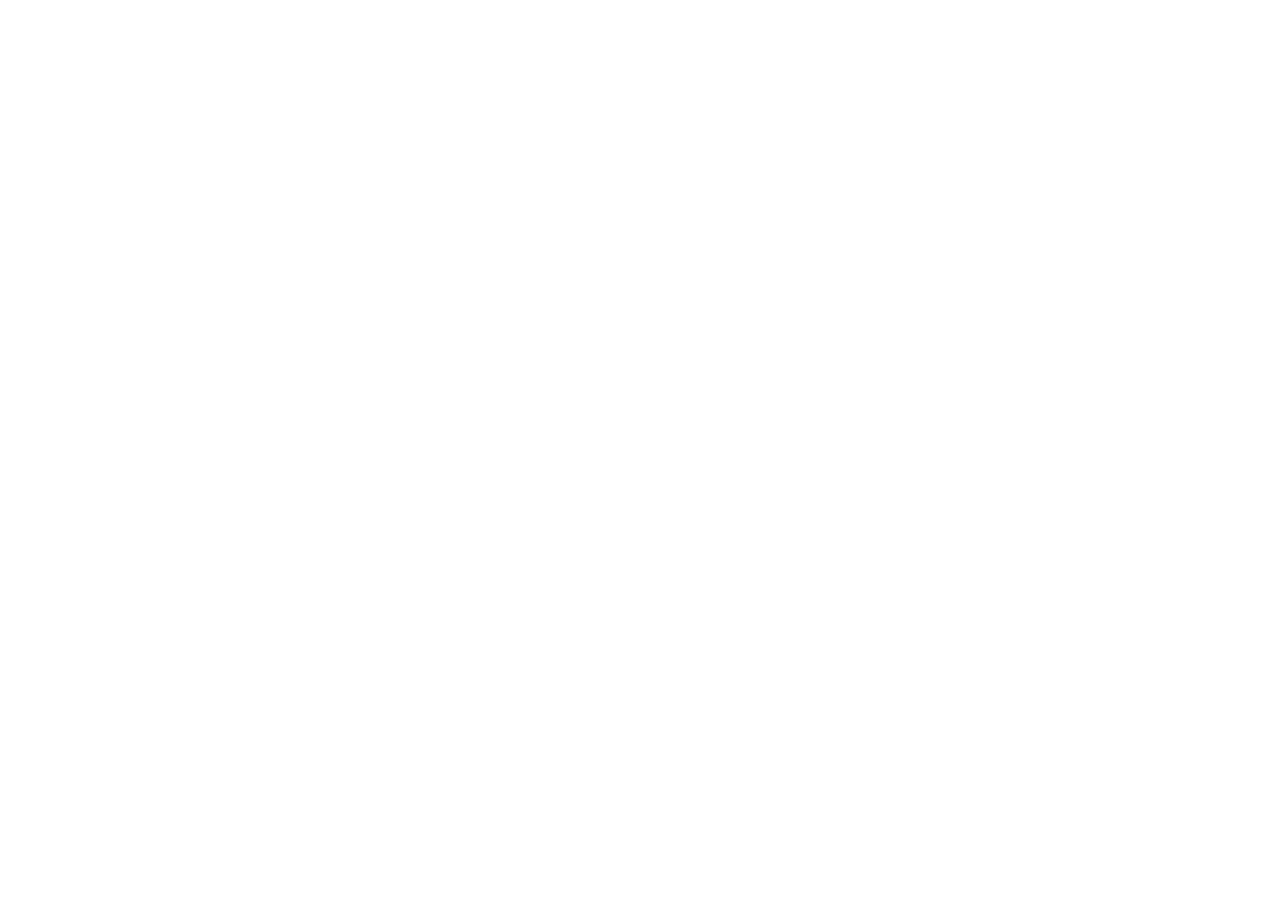
==== index.html @ 09e55b0e "first skeleton change" ====
<!DOCTYPE html>
<html lang="en">
<head>
    <meta charset="UTF-8">
    <meta http-equiv="X-UA-Compatible" content="IE=edge">
    <meta name="viewport" content="width=device-width, initial-scale=1.0">
    <link rel ="stylesheet" href="stylesheet.css"/>
    <title>Document</title>
</head>
<body>
    <img id="chessboardFrame" src="">
    <div>
        <header>
        </header>
        <main>
            <section>
            </section>
            <section>
            </section>
            <section>
            </section>
            <section>
            </section>
            <section>
            </section>
            <section>
            </section>
            <section>
            </section>
        </main>
        <footer>
        </footer>
    </div>
</body>
</html>
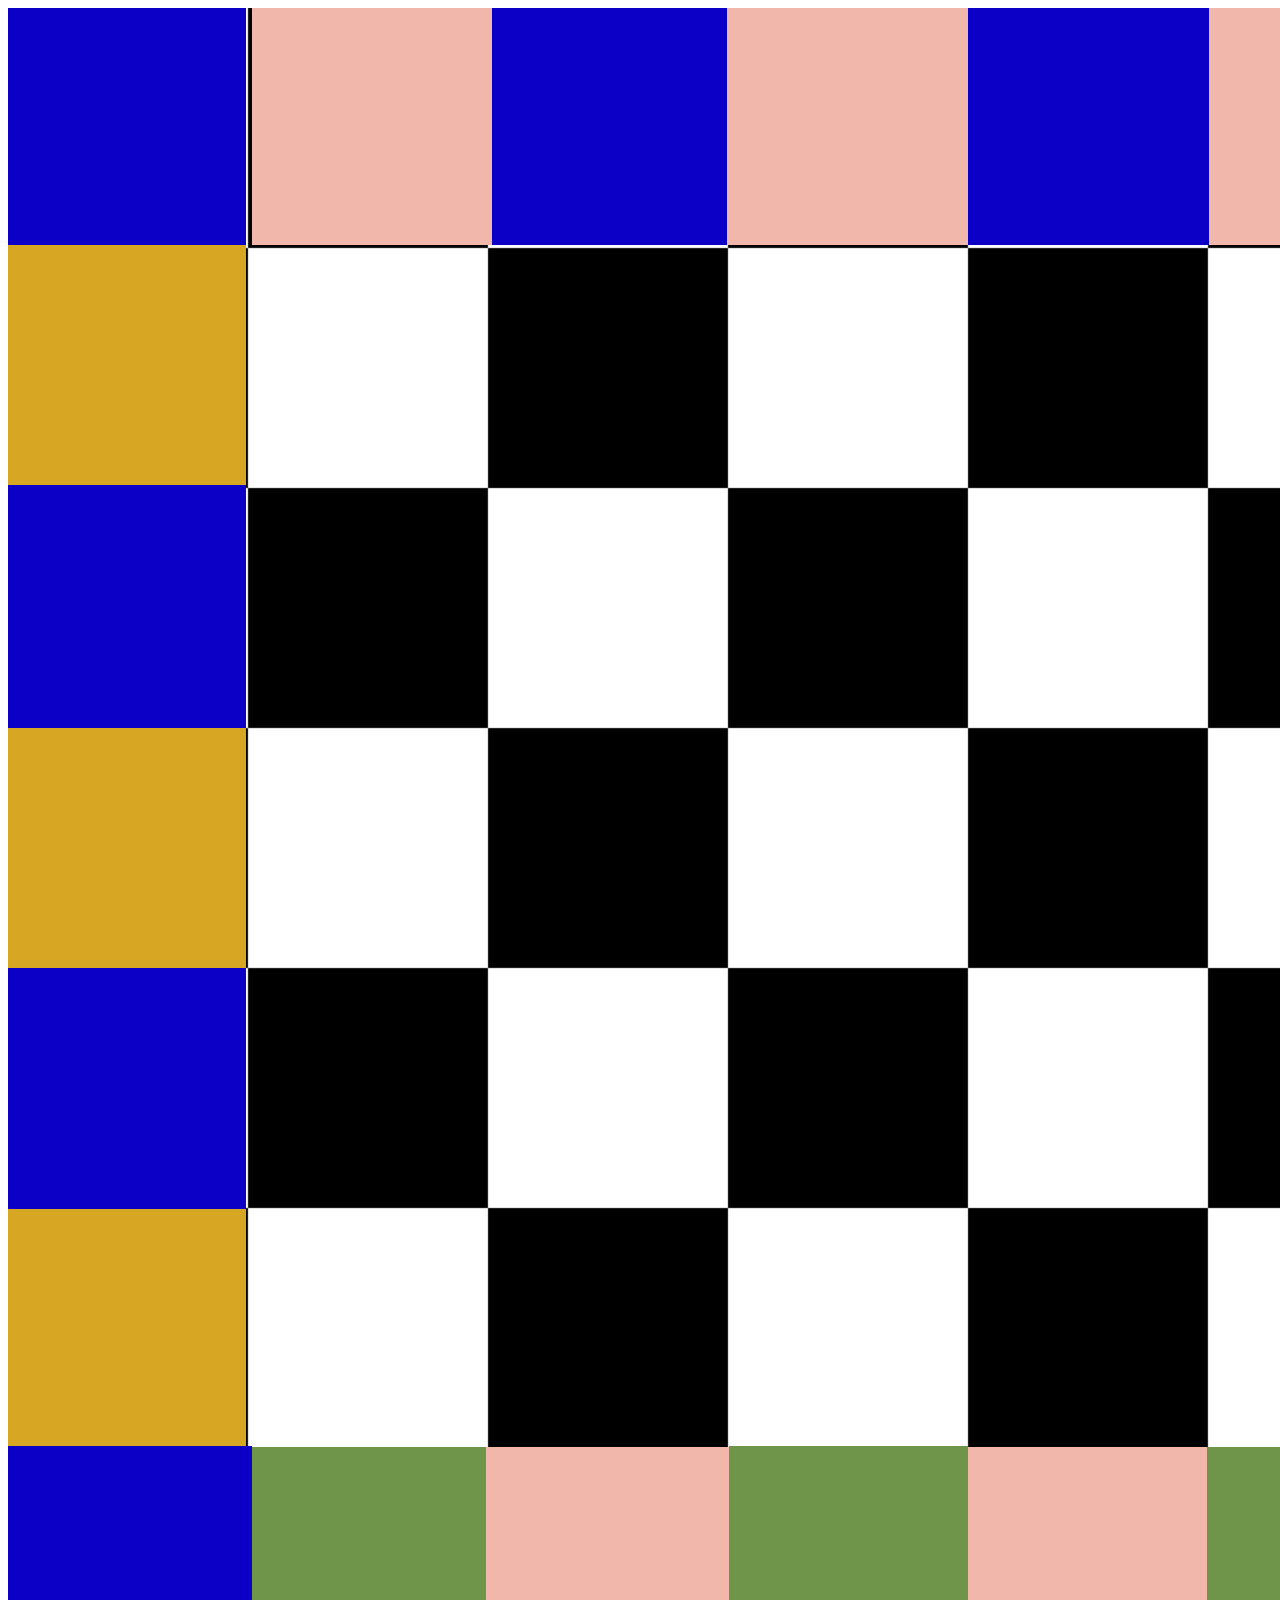
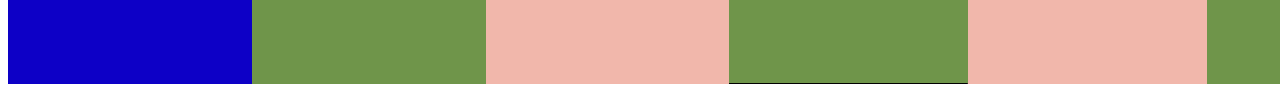
==== commit fa60ed35: "backgroundpicture" ====
--- a/index.html
+++ b/index.html
@@ -5,10 +5,10 @@
     <meta http-equiv="X-UA-Compatible" content="IE=edge">
     <meta name="viewport" content="width=device-width, initial-scale=1.0">
     <link rel ="stylesheet" href="stylesheet.css"/>
-    <title>Document</title>
+    <title>Luaka Bop</title>
 </head>
 <body>
-    <img id="chessboardFrame" src="">
+    <img id="chessboardFrame" src="images/background-picture.png">
     <div>
         <header>
         </header>
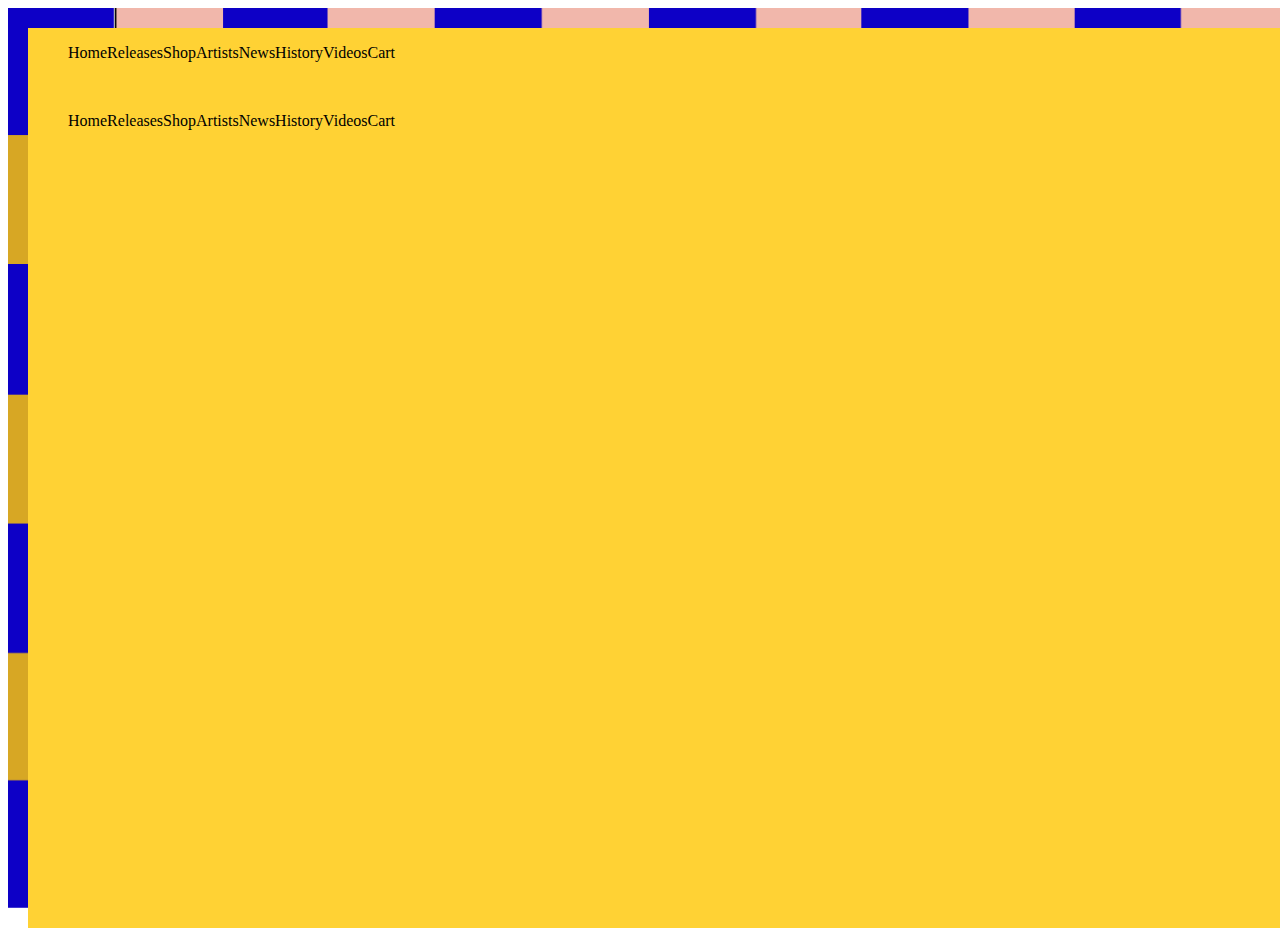
==== commit 2ba04d5d: "skeleton changes + my css" ====
--- a/index.html
+++ b/index.html
@@ -4,13 +4,28 @@
     <meta charset="UTF-8">
     <meta http-equiv="X-UA-Compatible" content="IE=edge">
     <meta name="viewport" content="width=device-width, initial-scale=1.0">
+    <link rel ="resetCSS" href="reset.css"/>
     <link rel ="stylesheet" href="stylesheet.css"/>
+    <link rel ="stylesheet" href="mora.css"/>
     <title>Luaka Bop</title>
 </head>
 <body>
     <img id="chessboardFrame" src="images/background-picture.png">
-    <div>
+    <div id="body">
+        <nav id="navbar">
+            <ul class="navbarItems">
+                <li class="navItem">Home</li>
+                <li class="navItem">Releases</li>
+                <li class="navItem">Shop</li>
+                <li class="navItem">Artists</li>
+                <li class="navItem">News</li>
+                <li class="navItem">History</li>
+                <li class="navItem">Videos</li>
+                <li class="navItem">Cart</li>
+            </ul>
+        </nav>
         <header>
+            <img id="bigHeading" src="">
         </header>
         <main>
             <section>
@@ -29,6 +44,18 @@
             </section>
         </main>
         <footer>
+            <nav id="navbar">
+                <ul class="navbarItems">
+                    <li class="navItem">Home</li>
+                    <li class="navItem">Releases</li>
+                    <li class="navItem">Shop</li>
+                    <li class="navItem">Artists</li>
+                    <li class="navItem">News</li>
+                    <li class="navItem">History</li>
+                    <li class="navItem">Videos</li>
+                    <li class="navItem">Cart</li>
+                </ul>
+            </nav>
         </footer>
     </div>
 </body>
--- a/stylesheet.css
+++ b/stylesheet.css
@@ -0,0 +1,25 @@
+#chessboardFrame {
+  position: fixed;
+  height: 100vh;
+  width: 100vw;
+}
+#body {
+  background-color: #ffd234;
+  width: 100%;
+  height: 100%;
+  margin: 20px;
+  position: absolute;
+}
+#navbar {
+  display: flex;
+  width: 100%;
+}
+
+.navbarItems {
+  display: flex;
+  justify-items: center;
+  list-style: none;
+}
+.navItem:hover {
+  -webkit-text-fill-color: transparent;
+}
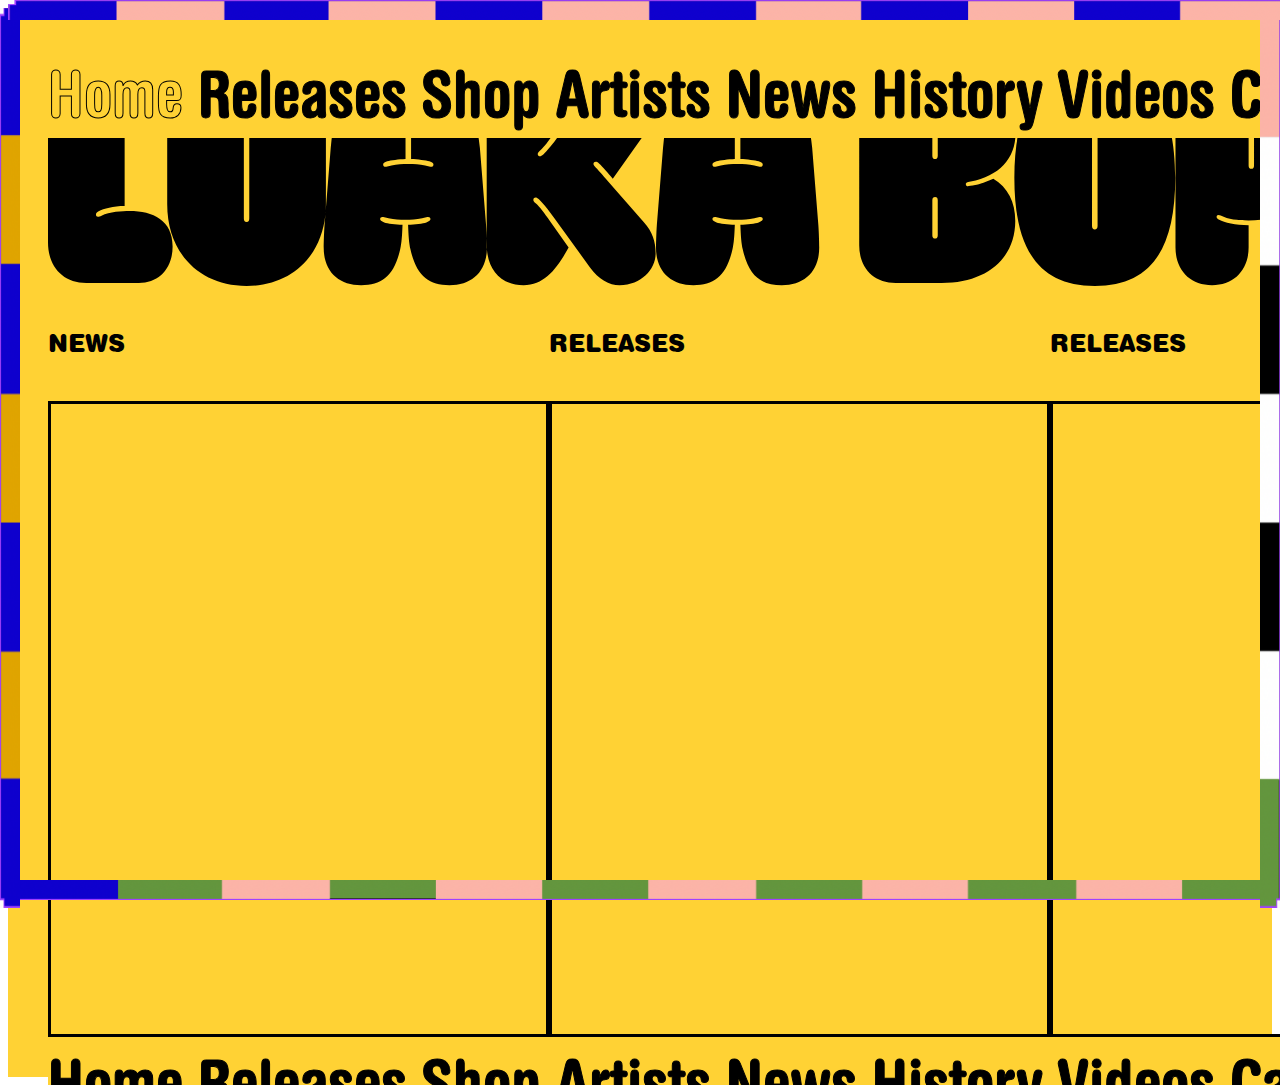
==== commit d6f9d057: "luisbranche frame header 1rtssec" ====
--- a/index.html
+++ b/index.html
@@ -10,25 +10,41 @@
     <title>Luaka Bop</title>
 </head>
 <body>
-    <img id="chessboardFrame" src="images/background-picture.png">
-    <div id="body">
+    <img id="frametop" src="images/top-frame.png">
+    <img id="framebottom" src="images/bottom-frame.png">
+    <img id="frameleft" src="images/left-frame.png">
+    <img id="frameright" src="images/right-frame.png">
+    <div id="yellowbody">
         <nav id="navbar">
             <ul class="navbarItems">
-                <li class="navItem">Home</li>
-                <li class="navItem">Releases</li>
-                <li class="navItem">Shop</li>
-                <li class="navItem">Artists</li>
-                <li class="navItem">News</li>
-                <li class="navItem">History</li>
-                <li class="navItem">Videos</li>
-                <li class="navItem">Cart</li>
+                <li><h2 class="navItem --outline">Home</h2></li>
+                <li><h2 class="navItem">Releases</h2></li>
+                <li><h2 class="navItem">Shop</h2></li>
+                <li><h2 class="navItem">Artists</h2></li>
+                <li><h2 class="navItem">News</h2></li>
+                <li><h2 class="navItem">History</h2></li>
+                <li><h2 class="navItem">Videos</h2></li>
+                <li><h2 class="navItem">Cart</h2></li>
             </ul>
         </nav>
         <header>
-            <img id="bigHeading" src="">
+            <img id="logo" src="./images/title.svg">
         </header>
         <main>
-            <section>
+            <section class="sec1">
+                <div class="sec1div1">
+                    <h5>NEWS</h5>
+                    <div class="sec1div1card">
+                    </div>
+                </div>
+                <div class="sec1div2">
+                    <h5>RELEASES</h5>
+                    <div class="sec1div1card"></div>
+                </div>
+                <div class="sec1div3">
+                    <h5>RELEASES</h5>
+                    <div class="sec1div1card"></div>
+                </div>
             </section>
             <section>
             </section>
@@ -46,14 +62,14 @@
         <footer>
             <nav id="navbar">
                 <ul class="navbarItems">
-                    <li class="navItem">Home</li>
-                    <li class="navItem">Releases</li>
-                    <li class="navItem">Shop</li>
-                    <li class="navItem">Artists</li>
-                    <li class="navItem">News</li>
-                    <li class="navItem">History</li>
-                    <li class="navItem">Videos</li>
-                    <li class="navItem">Cart</li>
+                    <li><h2 class="navItem onlyOutline">Home</h2></li>
+                    <li><h2 class="navItem">Releases</h2></li>
+                    <li><h2 class="navItem">Shop</h2></li>
+                    <li><h2 class="navItem">Artists</h2></li>
+                    <li><h2 class="navItem">News</h2></li>
+                    <li><h2 class="navItem">History</h2></li>
+                    <li><h2 class="navItem">Videos</h2></li>
+                    <li><h2 class="navItem">Cart</h2></li>
                 </ul>
             </nav>
         </footer>
--- a/stylesheet.css
+++ b/stylesheet.css
@@ -1,25 +1,92 @@
-#chessboardFrame {
+body {
+}
+#frametop {
   position: fixed;
-  height: 100vh;
+  top: 0;
+  height: 20px;
+  z-index: 11;
   width: 100vw;
 }
-#body {
+#framebottom {
+  position: fixed;
+  bottom: 0;
+  z-index: 9;
+  height: 20px;
+  width: 100vw;
+}
+#frameleft {
+  position: fixed;
+  z-index: 9;
+  left: 0;
+  width: 20px;
+  height: 100vh;
+}
+
+#frameright {
+  position: fixed;
+  width: 20px;
+  height: 100vh;
+  right: 0;
+  z-index: 9;
+}
+
+#yellowbody {
   background-color: #ffd234;
-  width: 100%;
-  height: 100%;
-  margin: 20px;
-  position: absolute;
+  padding: 40px;
 }
 #navbar {
   display: flex;
   width: 100%;
+  position: sticky;
+  height: 10vh;
+ position: fixed;
+ background-color: #ffd234;
 }
 
 .navbarItems {
   display: flex;
-  justify-items: center;
+  justify-content: space-between;
   list-style: none;
+  padding:0;
+  width: 100%;
+}
+.navItem {
+  display: inline-block;
+  padding: 0;
+  margin: 0;
 }
 .navItem:hover {
-  -webkit-text-fill-color: transparent;
+  color: transparent;
+  transition: color 0.5s ease-in-out, -webkit-text-stroke 0.5s ease-in-out;
 }
+header {
+  width: 100%;
+  padding-top: 20px;
+}
+
+.logo {
+  max-width: 100%;
+  height: auto;
+  display: block;
+}
+
+.sec1 {
+  display: grid;
+  grid-template-columns: 1fr 1fr 1fr;
+}
+.sec1div1 {
+  grid-column: 1/2;
+}
+.sec1div2 {
+  grid-column: 2/3;
+}
+.sec1div3 {
+  grid-column: 3/4;
+}
+
+.sec1div1card {
+  border-style: solid;
+  height: 70vh;
+  width: 55vh;
+  b
+}--- a/mora.css
+++ b/mora.css
@@ -0,0 +1,114 @@
+/* ==================================
+ * FONTS
+ * ================================== */
+@font-face {
+  font-family: "Helvetica Rounded LT Std Blk"; /*font name*/
+  src: url("fonts/HelveticaRoundedLTStd-Black.otf"); /*URL to font*/
+}
+@font-face {
+  font-family: "Helvetica Rounded LT Std BdCn"; /*font name*/
+  src: url("fonts/HelveticaRoundedLTStd-BdCn.otf"); /*URL to font*/
+}
+@font-face {
+  font-family: "Helvetica Rounded LT Roman"; /*font name*/
+  src: url("fonts/Helvetica\ Textbook\ LT\ Roman.ttf"); /*URL to font*/
+}
+/* ==================================
+ * VARIABLES
+ * ================================== */
+:root {
+  /* font-families */
+  --font-family-black: "Helvetica Rounded LT Std Blk";
+  --font-family-condensed: "Helvetica Rounded LT Std BdCn";
+  --font-family-roman: "Helvetica Rounded LT Roman";
+  /* font-szes */
+  --font-size-xlarge: clamp(32px, 5vw, 64px);
+  --font-size-large: clamp(32px, 3.75vw, 64px);
+  --font-size-standard: clamp(20px, 5vw, 24px);
+  --font-size-small: clamp(16px, 5vw, 24px);
+  /* colors */
+  --color-text: #000;
+  --color-bg: #ffd234;
+}
+/* ==================================
+ * FONT DEFINING SELECTORS
+ * ================================== */
+
+/* s2 heading and text
+ * s3 navigation items
+ * s4 header
+ * s5 header */
+h2 {
+  font-family: var(--font-family-condensed);
+  font-size: var(--font-size-xlarge);
+  color: var(--color-text);
+  -webkit-text-stroke: 1px var(--color-text);
+  transition: color 0.5s ease-in-out, -webkit-text-stroke 0.5s ease-in-out;
+}
+/* s3 card text
+ * s4 artist names */
+h3 {
+  font-family: var(--font-family-black);
+  font-size: var(--font-size-large);
+  color: var(--color-text);
+  -webkit-text-stroke: 1px var(--color-text);
+  transition: color 0.5s ease-in-out, -webkit-text-stroke 0.5s ease-in-out;
+}
+/* s1 card date
+ * s3 card date
+ * s5 title
+ * footer */
+h4 {
+  font-family: var(--font-family-condensed);
+  font-size: var(--font-size-small);
+  color: var(--color-text);
+  -webkit-text-stroke: 1px var(--color-text);
+  transition: color 0.5s ease-in-out, -webkit-text-stroke 0.5s ease-in-out;
+}
+/* s1 card heading
+ * s5 price */
+h5 {
+  font-family: var(--font-family-black);
+  font-size: var(--font-size-small);
+  color: var(--color-text);
+}
+/* s1 card text */
+.card-text {
+  font-family: var(--font-family-roman);
+  font-size: var(--font-size-standard);
+  color: var(--color-text);
+}
+/* ==================================
+ * text modifier classes
+ * ================================== */
+/* nav-bar cart amount of items, used with h4 */
+.--text-colored {
+  color: var(--color-bg);
+}
+/* this one is used everywhere where we want the text to turn to just outline on hover */
+.--hover-outline:hover {
+  color: transparent;
+  transition: color 0.5s ease-in-out, -webkit-text-stroke 0.5s ease-in-out;
+}
+/* this one is for text that is by default just the outline*/
+.--outline {
+  color: var(--color-bg);
+  -webkit-text-stroke: 1px var(--color-text);
+  transition: color 0.5s ease-in-out, -webkit-text-stroke 0.5s ease-in-out;
+}
+/* this is to make that text black again on hover*/
+.--outline:hover {
+  color: var(--color-text);
+  transition: color 0.5s ease-in-out, -webkit-text-stroke 0.5s ease-in-out;
+}
+/* ==================================
+ * SECTIONS
+ * ================================== */
+/* footer */
+footer {
+  background-color: var(--color-bg);
+  display: flex;
+}
+.footer-div {
+  width: 50%;
+}
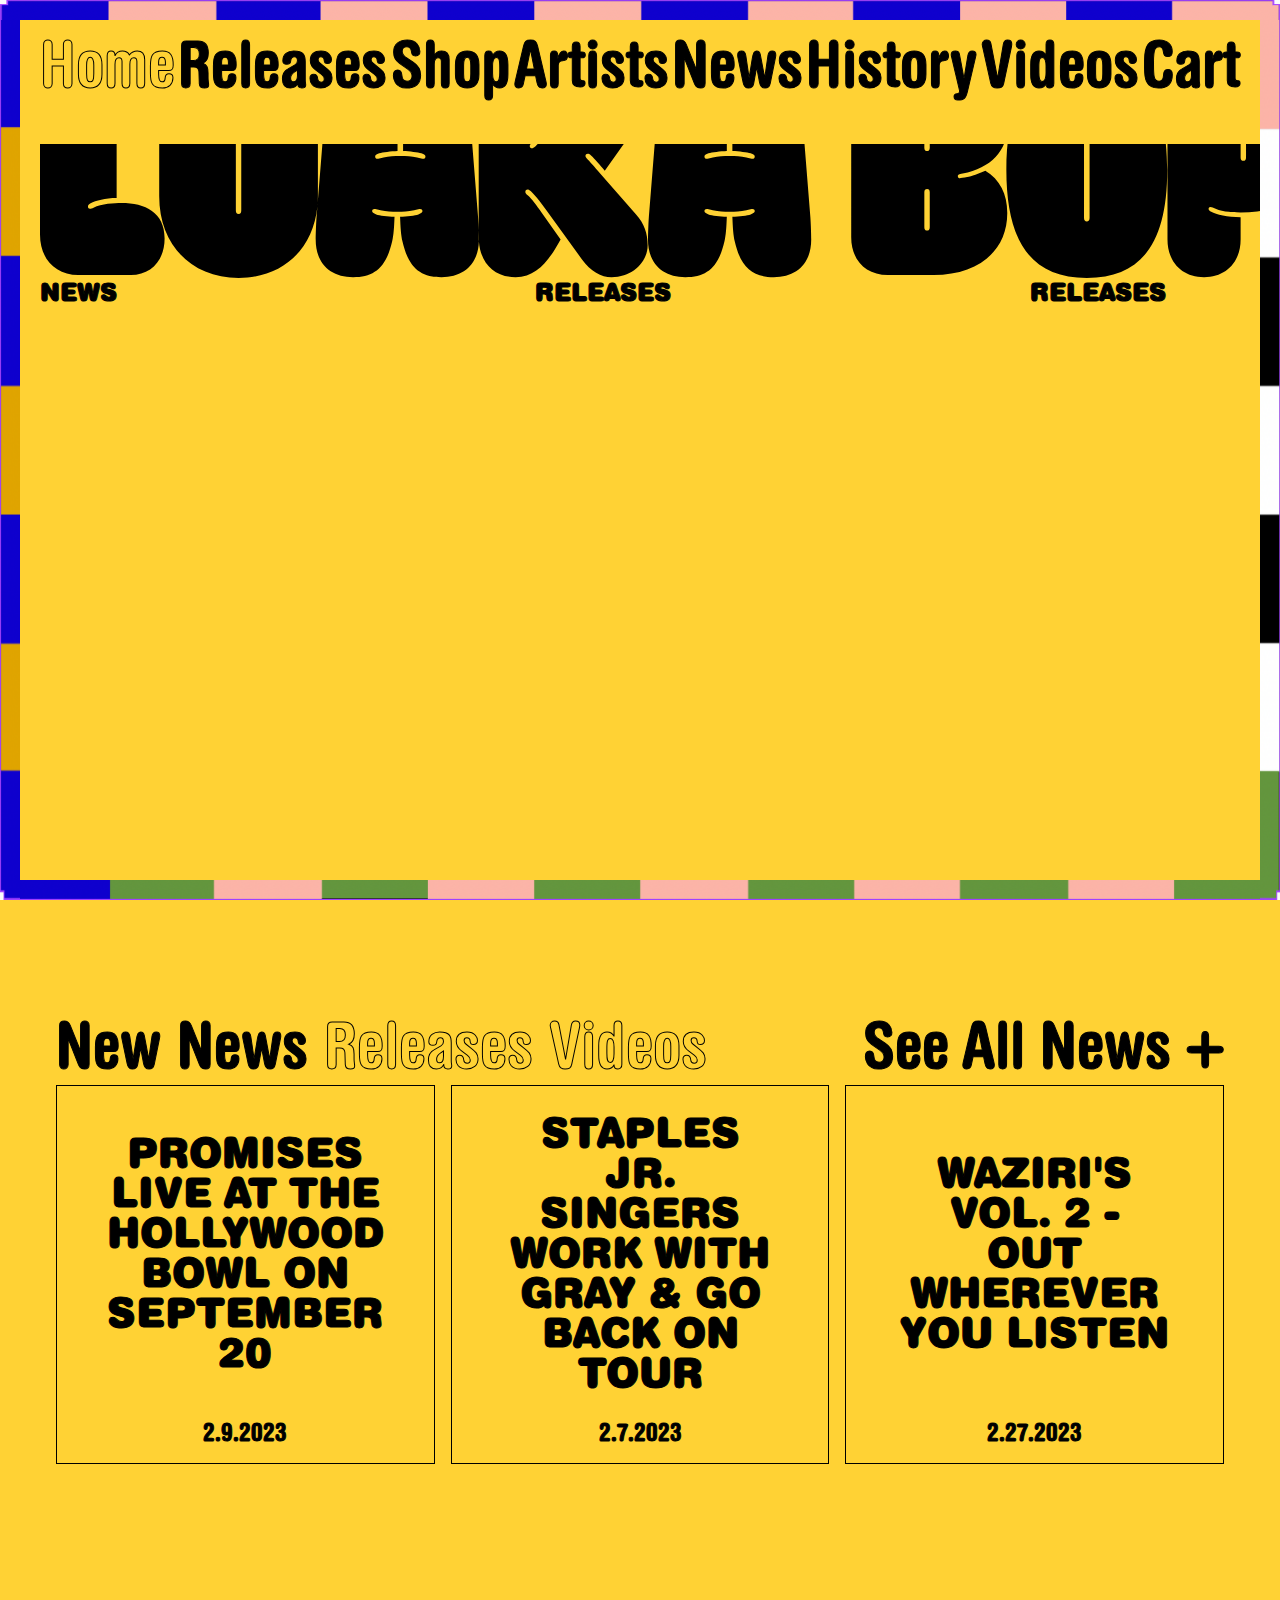
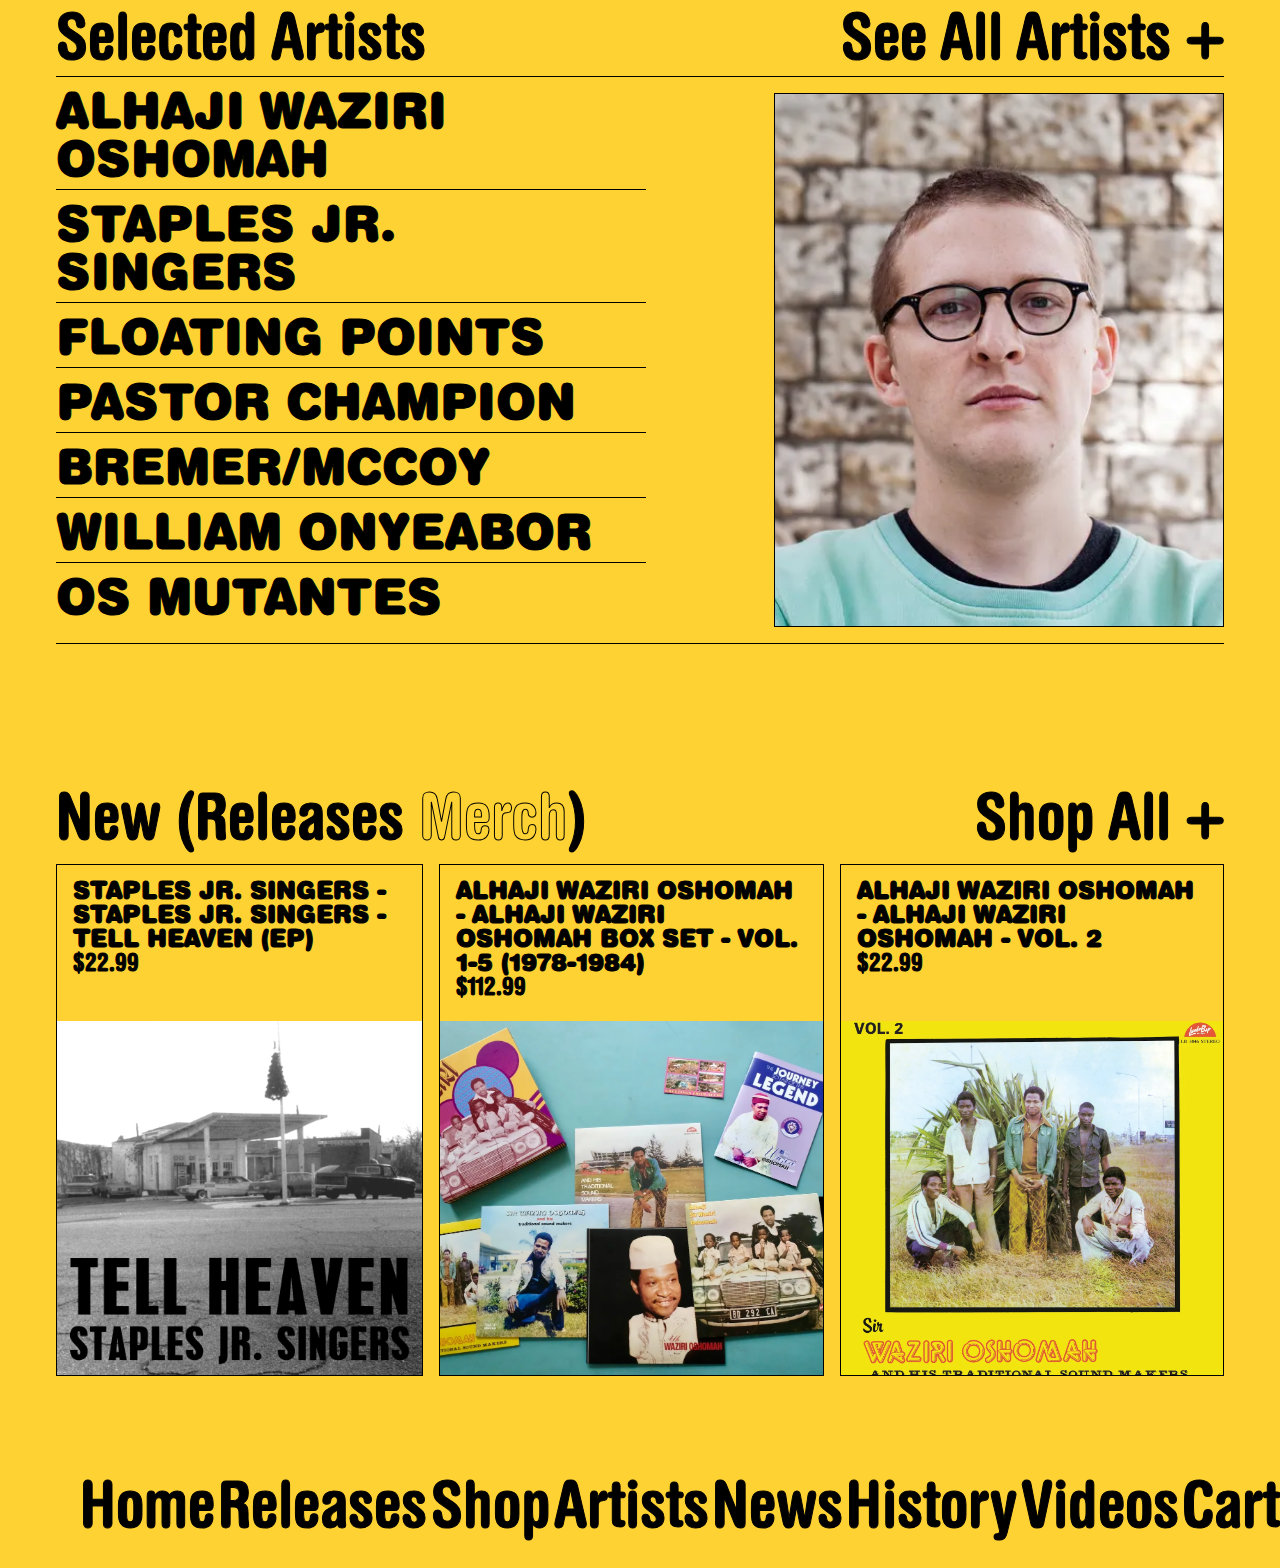
==== commit 76f8bdc1: "combined the index.html pages :q" ====
--- a/index.html
+++ b/index.html
@@ -1,78 +1,189 @@
 <!DOCTYPE html>
 <html lang="en">
-<head>
-    <meta charset="UTF-8">
-    <meta http-equiv="X-UA-Compatible" content="IE=edge">
-    <meta name="viewport" content="width=device-width, initial-scale=1.0">
-    <link rel ="resetCSS" href="reset.css"/>
-    <link rel ="stylesheet" href="stylesheet.css"/>
-    <link rel ="stylesheet" href="mora.css"/>
-    <title>Luaka Bop</title>
-</head>
-<body>
-    <img id="frametop" src="images/top-frame.png">
-    <img id="framebottom" src="images/bottom-frame.png">
-    <img id="frameleft" src="images/left-frame.png">
-    <img id="frameright" src="images/right-frame.png">
-    <div id="yellowbody">
-        <nav id="navbar">
-            <ul class="navbarItems">
-                <li><h2 class="navItem --outline">Home</h2></li>
-                <li><h2 class="navItem">Releases</h2></li>
-                <li><h2 class="navItem">Shop</h2></li>
-                <li><h2 class="navItem">Artists</h2></li>
-                <li><h2 class="navItem">News</h2></li>
-                <li><h2 class="navItem">History</h2></li>
-                <li><h2 class="navItem">Videos</h2></li>
-                <li><h2 class="navItem">Cart</h2></li>
-            </ul>
-        </nav>
-        <header>
-            <img id="logo" src="./images/title.svg">
-        </header>
-        <main>
-            <section class="sec1">
-                <div class="sec1div1">
-                    <h5>NEWS</h5>
-                    <div class="sec1div1card">
-                    </div>
-                </div>
-                <div class="sec1div2">
-                    <h5>RELEASES</h5>
-                    <div class="sec1div1card"></div>
-                </div>
-                <div class="sec1div3">
-                    <h5>RELEASES</h5>
-                    <div class="sec1div1card"></div>
-                </div>
-            </section>
-            <section>
-            </section>
-            <section>
-            </section>
-            <section>
-            </section>
-            <section>
-            </section>
-            <section>
-            </section>
-            <section>
-            </section>
-        </main>
-        <footer>
-            <nav id="navbar">
-                <ul class="navbarItems">
-                    <li><h2 class="navItem onlyOutline">Home</h2></li>
-                    <li><h2 class="navItem">Releases</h2></li>
-                    <li><h2 class="navItem">Shop</h2></li>
-                    <li><h2 class="navItem">Artists</h2></li>
-                    <li><h2 class="navItem">News</h2></li>
-                    <li><h2 class="navItem">History</h2></li>
-                    <li><h2 class="navItem">Videos</h2></li>
-                    <li><h2 class="navItem">Cart</h2></li>
-                </ul>
-            </nav>
-        </footer>
-    </div>
-</body>
-</html>+	<head>
+		<meta charset="UTF-8" />
+		<meta http-equiv="X-UA-Compatible" content="IE=edge" />
+		<meta name="viewport" content="width=device-width, initial-scale=1.0" />
+		<link rel="stylesheet" href="reset.css" />
+		<link rel="stylesheet" href="stylesheet.css" />
+		<link rel="stylesheet" href="mora.css" />
+		<title>Luaka Bop</title>
+	</head>
+	<body>
+		<img id="frametop" src="images/top-frame.png" />
+		<img id="framebottom" src="images/bottom-frame.png" />
+		<img id="frameleft" src="images/left-frame.png" />
+		<img id="frameright" src="images/right-frame.png" />
+		<nav id="navbar">
+			<ul class="navbarItems">
+				<li><h2 class="navItem --outline">Home</h2></li>
+				<li><h2 class="navItem">Releases</h2></li>
+				<li><h2 class="navItem">Shop</h2></li>
+				<li><h2 class="navItem">Artists</h2></li>
+				<li><h2 class="navItem">News</h2></li>
+				<li><h2 class="navItem">History</h2></li>
+				<li><h2 class="navItem">Videos</h2></li>
+				<li><h2 class="navItem">Cart</h2></li>
+			</ul>
+		</nav>
+		<div id="yellowbody">
+			<header>
+				<img id="logo" src="./images/title.svg" />
+			</header>
+			<main>
+				<section class="sec1">
+					<div class="sec1div1">
+						<h5>NEWS</h5>
+						<div class="sec1div1card"></div>
+					</div>
+					<div class="sec1div2">
+						<h5>RELEASES</h5>
+						<div class="sec1div1card"></div>
+					</div>
+					<div class="sec1div3">
+						<h5>RELEASES</h5>
+						<div class="sec1div1card"></div>
+					</div>
+				</section>
+				<!-------------------- MORAS SECTION 3  ----------------------->
+				<section class="section">
+					<header class="section__header">
+						<div class="s3__navbar">
+							<h2>New</h2>
+							<h2><a href="#">News</a></h2>
+							<h2 class="--outline"><a href="#">Releases</a></h2>
+							<h2 class="--outline"><a href="#">Videos</a></h2>
+						</div>
+						<h2 class="--hover-outline"><a href="#">See All News +</a></h2>
+					</header>
+					<main class="s3__cards-container">
+						<div class="s3__card">
+							<h3 class="s3__card-title">
+								Promises Live at the Hollywood Bowl on September 20
+							</h3>
+							<h4>2.9.2023</h4>
+						</div>
+						<div class="s3__card">
+							<h3 class="s3__card-title">
+								Staples Jr. Singers Work with GRAY & Go Back on Tour
+							</h3>
+							<h4>2.7.2023</h4>
+						</div>
+						<div class="s3__card">
+							<h3 class="s3__card-title">
+								Waziri's Vol. 2 - Out Wherever You Listen
+							</h3>
+							<h4>2.27.2023</h4>
+						</div>
+					</main>
+				</section>
+				<!-------------------- MORAS SECTION 4  ----------------------->
+				<section class="section">
+					<header class="section__header">
+						<h2>Selected Artists</h2>
+						<h2 class="--hover-outline"><a href="#">See All Artists +</a></h2>
+					</header>
+					<main class="s4__artists">
+						<div class="s4__artist-names">
+							<h3 class="--hover-outline --s4__artist-name">
+								<a href="#">ALHAJI WAZIRI OSHOMAH</a>
+							</h3>
+							<h3 class="--hover-outline --s4__artist-name">
+								<a href="#">STAPLES JR. SINGERS</a>
+							</h3>
+							<h3 class="--hover-outline --s4__artist-name">
+								<a href="#">FLOATING POINTS</a>
+							</h3>
+							<h3 class="--hover-outline --s4__artist-name">
+								<a href="#">PASTOR CHAMPION</a>
+							</h3>
+							<h3 class="--hover-outline --s4__artist-name">
+								<a href="#">BREMER/MCCOY</a>
+							</h3>
+							<h3 class="--hover-outline --s4__artist-name">
+								<a href="#">WILLIAM ONYEABOR</a>
+							</h3>
+							<h3 class="--hover-outline"><a href="#">OS MUTANTES</a></h3>
+						</div>
+						<div class="s4__artist-images"></div>
+					</main>
+				</section>
+				<!-------------------- MORAS SECTION 5  ----------------------->
+				<section class="section">
+					<header class="section__header">
+						<h2>
+							New (<a href="#">Releases</a>
+							<a class="--outline" href="#">Merch</a>)
+						</h2>
+						<h2><a class="--hover-outline" href="#">Shop All +</a></h2>
+					</header>
+					<main class="s5__cards-container">
+						<a href="#" class="s5__card">
+							<div class="s5__card-header">
+								<h5>
+									Staples Jr. Singers - Staples Jr. Singers -Tell Heaven (EP)
+								</h5>
+								<h4>$22.99</h4>
+								<h5>&nbsp;</h5>
+							</div>
+							<div class="s5__card-image --s5__img1"></div>
+						</a>
+						<a href="#" class="s5__card">
+							<div class="s5__card-header">
+								<h5>
+									Alhaji Waziri Oshomah - Alhaji Waziri Oshomah Box Set - Vol.
+									1-5 (1978-1984)
+								</h5>
+								<h4>$112.99</h4>
+							</div>
+							<div class="s5__card-image --s5__img2"></div>
+						</a>
+						<a href="#" class="s5__card">
+							<div class="s5__card-header">
+								<h5>Alhaji Waziri Oshomah - Alhaji Waziri Oshomah - Vol. 2</h5>
+								<h4>$22.99</h4>
+								<h5>&nbsp;</h5>
+							</div>
+							<div class="s5__card-image --s5__img3"></div>
+						</a>
+					</main>
+				</section>
+			</main>
+			<footer>
+				<nav id="navbar">
+					<ul class="navbarItems">
+						<li><h2 class="navItem onlyOutline">Home</h2></li>
+						<li><h2 class="navItem">Releases</h2></li>
+						<li><h2 class="navItem">Shop</h2></li>
+						<li><h2 class="navItem">Artists</h2></li>
+						<li><h2 class="navItem">News</h2></li>
+						<li><h2 class="navItem">History</h2></li>
+						<li><h2 class="navItem">Videos</h2></li>
+						<li><h2 class="navItem">Cart</h2></li>
+					</ul>
+				</nav>
+			</footer>
+			<!-------------------- MORAS FOOTER  ----------------------->
+			<div class="footer">
+				<div class="footer-div">
+					<h4 class="--hover-outline">
+						<a href="#">SIGN UP FOR OUR EMAIL LIST +</a>
+					</h4>
+					<h4>
+						COPYRIGHT ©2023 LUAKA BOP
+						<a class="--outline" href="#">SITE CREDIT</a>
+					</h4>
+				</div>
+				<div class="footer-div --flex-align-right">
+					<h4 class="--hover-outline">CONTACT US</h4>
+					<h4 class="--align-text-right">
+						<a href="#" class="--hover-outline">FACEBOOK</a>
+						<a href="#" class="--hover-outline">TWITTER</a>
+						<a href="#" class="--hover-outline">INSTAGRAM</a>
+						<a href="#" class="--hover-outline">YOUTUBE</a>
+					</h4>
+				</div>
+			</div>
+		</div>
+	</body>
+</html>
--- a/stylesheet.css
+++ b/stylesheet.css
@@ -1,5 +1,3 @@
-body {
-}
 #frametop {
   position: fixed;
   top: 0;
@@ -35,25 +33,20 @@
   padding: 40px;
 }
 #navbar {
-  display: flex;
   width: 100%;
-  position: sticky;
-  height: 10vh;
  position: fixed;
  background-color: #ffd234;
+ padding: 40px;
 }
 
 .navbarItems {
   display: flex;
-  justify-content: space-between;
-  list-style: none;
-  padding:0;
-  width: 100%;
+  list-style: none;  
+ justify-content: space-between;
+ width: 100%;
 }
 .navItem {
-  display: inline-block;
-  padding: 0;
-  margin: 0;
+
 }
 .navItem:hover {
   color: transparent;
@@ -88,5 +81,4 @@
   border-style: solid;
   height: 70vh;
   width: 55vh;
-  b
 }--- a/mora.css
+++ b/mora.css
@@ -34,16 +34,17 @@
  * FONT DEFINING SELECTORS
  * ================================== */
 
-/* s2 heading and text
+/* header navbar items
+ * s2 heading and text
  * s3 navigation items
- * s4 header
- * s5 header */
-h2 {
-  font-family: var(--font-family-condensed);
-  font-size: var(--font-size-xlarge);
-  color: var(--color-text);
-  -webkit-text-stroke: 1px var(--color-text);
-  transition: color 0.5s ease-in-out, -webkit-text-stroke 0.5s ease-in-out;
+ * s4 heading
+ * s5 heading */
+h2{
+    font-family: var(--font-family-condensed);
+    font-size: var(--font-size-xlarge);
+    color: var(--color-text);
+    -webkit-text-stroke: 1px var(--color-text);
+    transition: color .5s ease-in-out,-webkit-text-stroke .5s ease-in-out;
 }
 /* s3 card text
  * s4 artist names */
@@ -56,7 +57,7 @@
 }
 /* s1 card date
  * s3 card date
- * s5 title
+ * s5 price 
  * footer */
 h4 {
   font-family: var(--font-family-condensed);
@@ -66,11 +67,12 @@
   transition: color 0.5s ease-in-out, -webkit-text-stroke 0.5s ease-in-out;
 }
 /* s1 card heading
- * s5 price */
-h5 {
-  font-family: var(--font-family-black);
-  font-size: var(--font-size-small);
-  color: var(--color-text);
+ * s5 title */
+h5{
+    font-family: var(--font-family-black);
+    font-size: var(--font-size-small);
+    color: var(--color-text);
+    -webkit-text-stroke: 1px var(--color-text);
 }
 /* s1 card text */
 .card-text {
@@ -79,36 +81,173 @@
   color: var(--color-text);
 }
 /* ==================================
- * text modifier classes
- * ================================== */
-/* nav-bar cart amount of items, used with h4 */
-.--text-colored {
-  color: var(--color-bg);
-}
+ * font modifier classes
+ * ================================== */
 /* this one is used everywhere where we want the text to turn to just outline on hover */
-.--hover-outline:hover {
-  color: transparent;
-  transition: color 0.5s ease-in-out, -webkit-text-stroke 0.5s ease-in-out;
-}
-/* this one is for text that is by default just the outline*/
-.--outline {
-  color: var(--color-bg);
-  -webkit-text-stroke: 1px var(--color-text);
-  transition: color 0.5s ease-in-out, -webkit-text-stroke 0.5s ease-in-out;
+.--hover-outline:hover{
+    color: var(--color-bg);
+    transition: color .5s ease-in-out,-webkit-text-stroke .5s ease-in-out;
+}
+/* this one is for text that is by default just yellow with outline
+ * for home, amount in the cart
+ */
+.--outline{
+    color: var(--color-bg);
+    -webkit-text-stroke: 1px var(--color-text);
+    transition: color .5s ease-in-out,-webkit-text-stroke .5s ease-in-out;
 }
 /* this is to make that text black again on hover*/
-.--outline:hover {
-  color: var(--color-text);
-  transition: color 0.5s ease-in-out, -webkit-text-stroke 0.5s ease-in-out;
-}
+.--outline:hover{
+    color:var(--color-text);
+    transition: color .5s ease-in-out,-webkit-text-stroke .5s ease-in-out;
+}
+/* ==================================
+ * makes all text black background with yellow letters on selection
+ * ================================== */
+::-moz-selection { /* Code for Firefox */
+    color: var(--color-bg);
+    background-color: var(--color-text);
+  } 
+::selection {
+    color: var(--color-bg);
+    background-color: var(--color-text);
+  }
 /* ==================================
  * SECTIONS
  * ================================== */
-/* footer */
-footer {
-  background-color: var(--color-bg);
-  display: flex;
-}
-.footer-div {
-  width: 50%;
-}
+/* ==================================
+ * section 3
+ * ================================== */
+ .s3__navbar{
+    display: flex;
+    flex-direction: row;
+    gap: 16px;
+ }
+ .s3__cards-container{
+    display: flex;
+    flex-direction: row;
+    gap: 16px;
+ }
+ .s3__card{
+    border: solid 1px var(--color-text);
+    display: flex;
+    flex-direction: column;
+    gap: 8px;
+    align-items: center;
+    padding: 16px;
+    flex:1;
+    aspect-ratio: 1/1;
+    transition: color .5s ease-in-out,-webkit-text-stroke .5s ease-in-out;
+ }
+ .s3__card-title{
+    font-size: 40px;
+    margin: auto;
+    width:80%;
+    text-align: center;
+    text-transform: uppercase;
+ }
+ .s3__card:hover *{
+    color:#FFF;
+    transition: color .5s ease-in-out,-webkit-text-stroke .5s ease-in-out;
+    -webkit-text-stroke: 1px #FFF;
+ }
+/* ==================================
+ * section 4
+ * ================================== */
+ .s4__artists{
+    display: flex;
+    flex-direction: row;
+    border-top: solid 1px var(--color-text);
+    border-bottom: solid 1px var(--color-text);
+    padding: 16px 0;
+    gap: 128px;
+ }
+ .s4__artist-names{
+    flex-grow:1;
+ }
+ .s4__artist-images{
+    background-image: url(images/section4/s4_img_1.webp);
+    background-size:cover;
+    background-position: center;
+    width:37vw;
+    min-width: 50vh;
+    min-height:37vw;
+    border: solid 1px var(--color-text);
+ }
+.--s4__artist-name{
+    margin-bottom: 16px;
+    border-bottom: solid 1px var(--color-text);
+}
+/* ==================================
+ * section 5
+ * ================================== */
+.section{
+    padding: 64px 16px;
+    background-color: var(--color-bg);
+}
+.section__header{
+    display:flex;
+    justify-content: space-between;
+    gap: 16px;
+}
+.s5__cards-container{
+    margin-top: 8px;
+    display:flex;
+    flex-direction: row;
+    gap: 16px;    
+}
+.s5__card{
+    border: solid 1px var(--color-text);
+    height: 40vw;
+    display:flex;
+    flex-direction: column;
+    justify-content: space-between;
+    gap: 4px;
+    flex: 1 1 min-content;
+    transition: background-color .5s ease-in-out,-webkit-text-stroke .5s ease-in-out;
+}
+.s5__card:hover{
+    background-color: #FFF;
+    transition: background-color .5s ease-in-out,-webkit-text-stroke .5s ease-in-out;
+}
+.s5__card-header{
+    padding: 16px;
+    text-transform: uppercase;
+}
+.s5__card-image{
+    background-position: center;
+    background-size: cover;
+    flex-grow: 1;
+}
+/* modifier classes for individual background images for the cards */
+.--s5__img1{
+    background-image: url(images/s5_img2.webp);
+}
+.--s5__img2{
+    background-image: url(images/s5_img3.webp);
+}
+.--s5__img3{
+    background-image: url(images/s5_img1.webp);
+}
+
+/* ==================================
+ * footer
+ * ================================== */
+.footer{
+    background-color: var(--color-bg);
+    display:flex;
+    justify-content: space-between;
+    gap: 16px;
+    padding: 16px;
+}
+.footer-div{
+    display: flex;
+    flex-direction:column;
+    gap: 8px;
+}
+.--flex-align-right{
+    align-items: end;
+}
+.--align-text-right{
+    text-align: right;
+}
